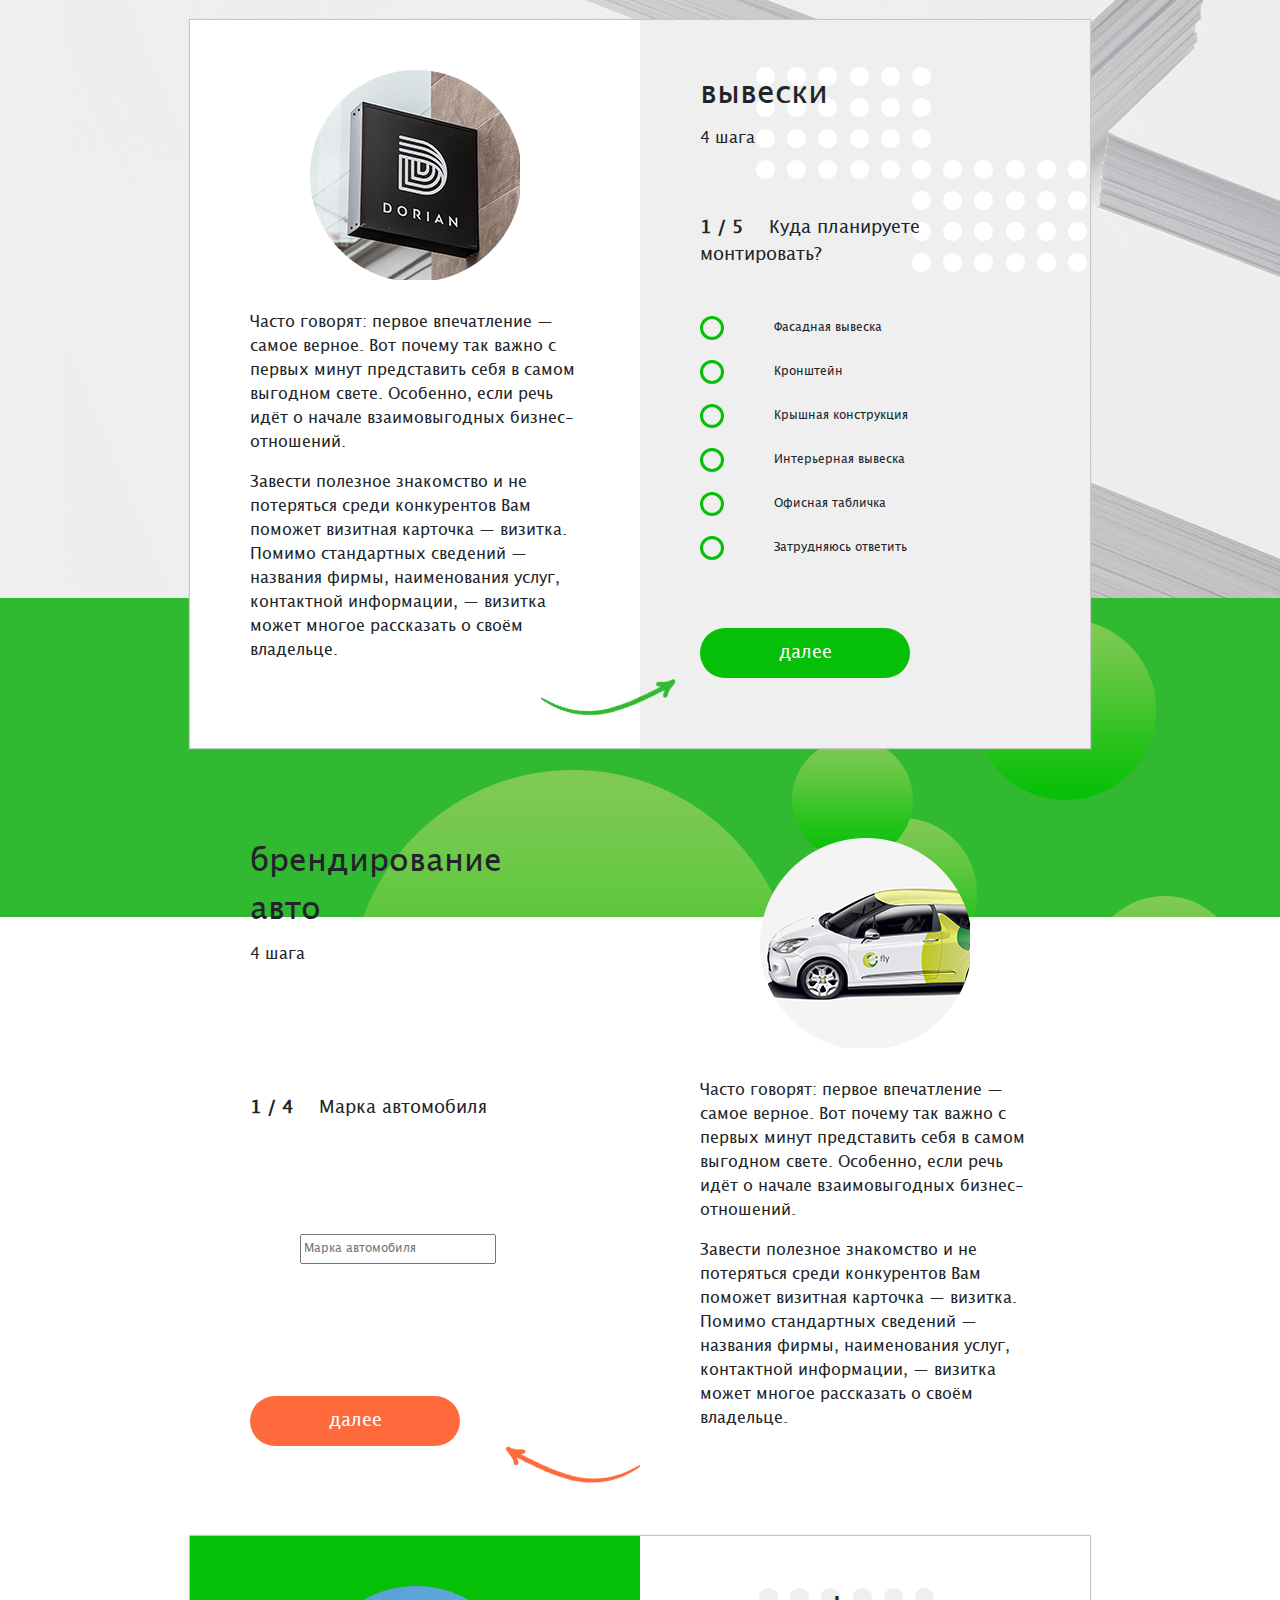
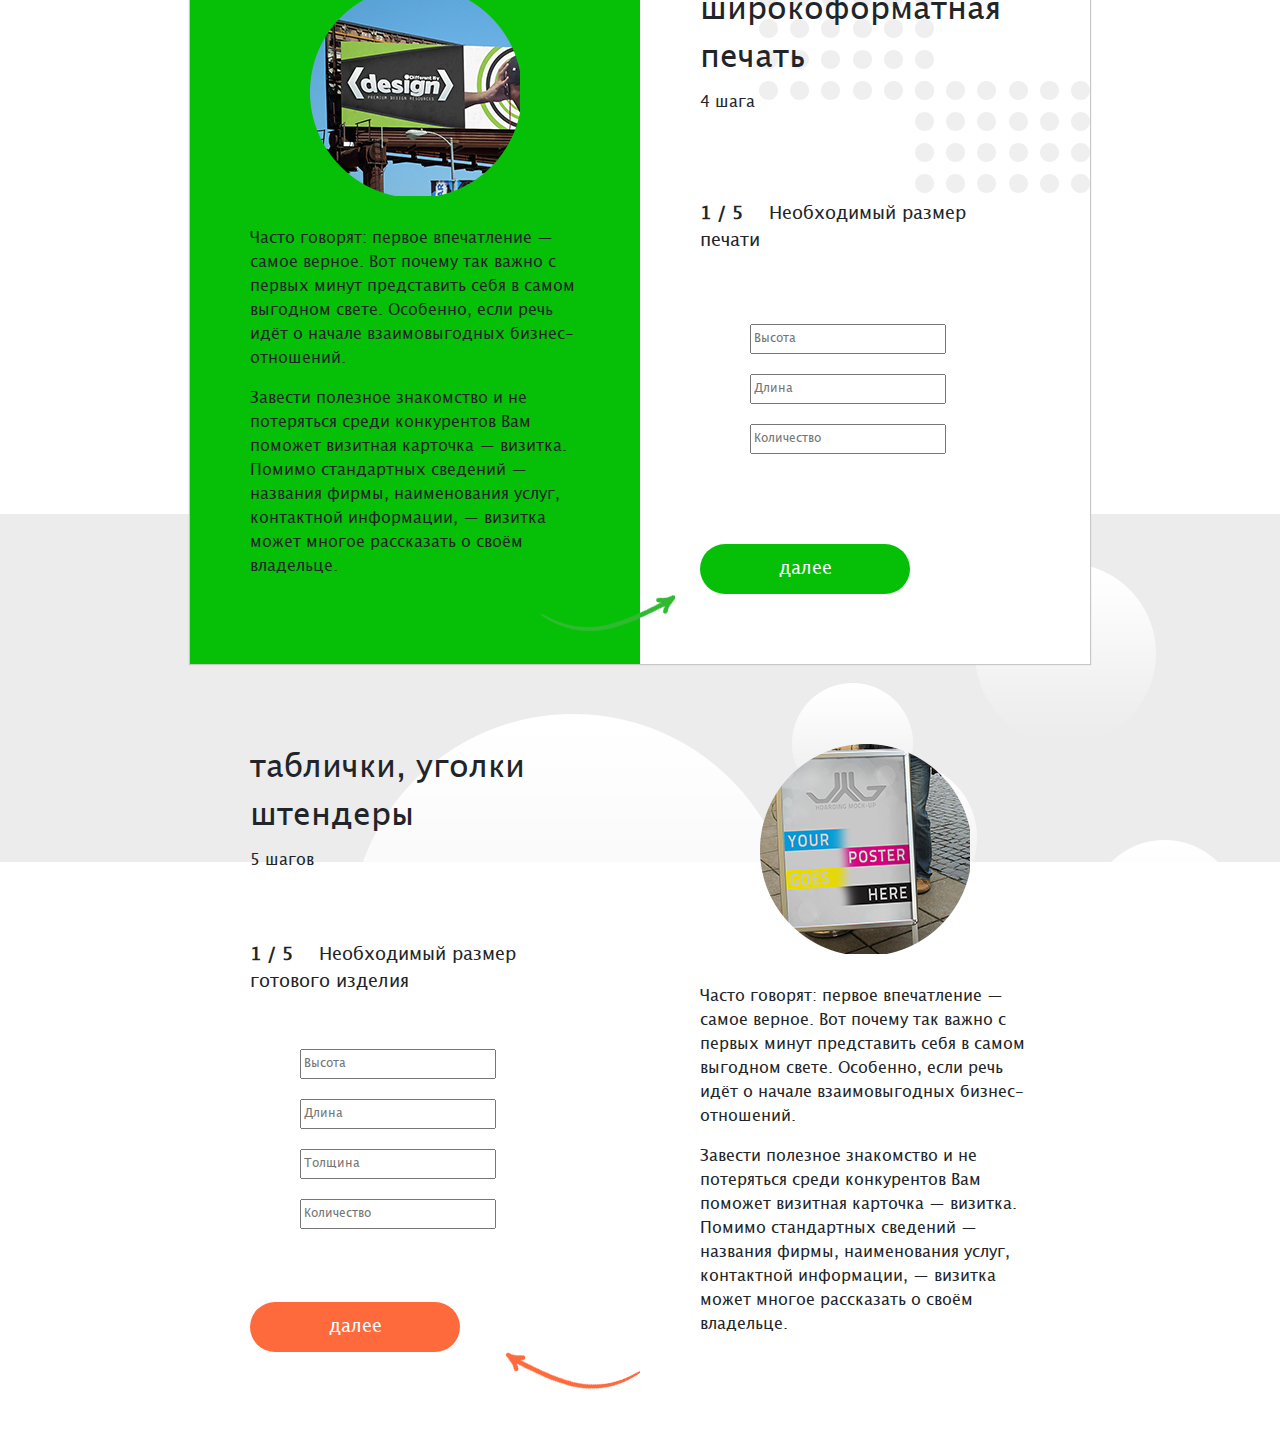
==== outdoor-advertising.html @ b338b3e6 "1" ====
<!doctype html>
<html lang="ru">
  <head>
    <meta charset="utf-8">
    <meta name="viewport" content="width=device-width, initial-scale=1, shrink-to-fit=no">
    <link rel="stylesheet" href="assets/css/fonts.css">
    <link rel="stylesheet" href="assets/css/bootstrap-reboot.css">
    <link rel="stylesheet" href="assets/css/style.css">
    <title>Реклама Краснодар - лучшее | Рекламное агенство в Краснодаре "Геометрия"</title>
  </head>
  <body>
    <section class="sign-boards">
      <div class="sign-boards-container">
        <div class="sign-boards-description">
          <div class="sign-boards-img"></div>
          <p>Часто говорят: первое впечатление — самое верное. Вот почему так важно с первых минут представить себя в самом выгодном свете. Особенно, если речь идёт о начале взаимовыгодных бизнес-отношений.</p>
          <p>Завести полезное знакомство и не потеряться среди конкурентов Вам поможет визитная карточка — визитка. Помимо стандартных сведений — названия фирмы, наименования услуг, контактной информации, — визитка может многое рассказать о своём владельце.</p>
          <div class="sign-boards-arrow-green"></div>
        </div>
        <div class="sign-boards-questions">
          <div class="sign-boards-title">
            <h1>вывески</h1>
            <p>4 шага</p>
          </div>
          <div class="sign-boards-choose-services">
            <span class="sign-boards-service-number">1</span>
            <span class="sign-boards-service-amount">/ 5</span>
            <span class="sign-boards-service-name">Куда планируете монтировать?</span>
          </div>
          <div class="sign-boards-services">
            <div class="sign-boards-services-item" >
              <div class="sign-boards-item-circle" data-checked="false"></div>
              <div class="sign-boards-item-name">Фасадная вывеска</div>
            </div>
            <div class="sign-boards-services-item">
              <div class="sign-boards-item-circle" data-checked="false"></div>
              <div class="sign-boards-item-name">Кронштейн</div>
            </div>
            <div class="sign-boards-services-item">
              <div class="sign-boards-item-circle" data-checked="false"></div>
              <div class="sign-boards-item-name">Крышная конструкция</div>
            </div>
            <div class="sign-boards-services-item">
              <div class="sign-boards-item-circle" data-checked="false"></div>
              <div class="sign-boards-item-name">Интерьерная вывеска</div>
            </div>
            <div class="sign-boards-services-item">
              <div class="sign-boards-item-circle" data-checked="false"></div>
              <div class="sign-boards-item-name">Офисная табличка</div>
            </div>
            <div class="sign-boards-services-item">
              <div class="sign-boards-item-circle" data-checked="false"></div>
              <div class="sign-boards-item-name">Затрудняюсь ответить</div>
            </div>
            <div class="sign-boards-services-item" hidden="true">
              <div class="sign-boards-item-circle" data-checked="false"></div>
              <div class="sign-boards-item-name">Другое</div>
            </div>
          </div>
          <div class="sign-boards-next">далее</div>
          <form class="" action="polygraphy.html" method="get" hidden="true">
            <input type="text" name="" value="" placeholder="Ваше имя" required>
            <input type="tel" name="" value="" placeholder="Ваш телефон" required minlength="9" maxlength="14">
            <label for="sign-boards-form">
              <span></span>Прикрепите файл
              <div class="sign-boards-form-hidden"></div>
            </label>
            <input type="file" name="" value="" id="sign-boards-form">
            <textarea name="name" placeholder="Ваш комментарий к приложенным файлам"></textarea>
            <input type="submit" name="" value="отправить данные">
          </form>
        </div>
      </div>
    </section>
    <section class="branding-cars">
      <div class="branding-cars-container">
        <div class="branding-cars-questions">
          <div class="branding-cars-title">
            <h1>брендирование авто</h1>
            <p>4 шага</p>
          </div>
          <div class="branding-cars-choose-services">
            <span class="branding-cars-service-number">1</span>
            <span class="branding-cars-service-amount">/ 4</span>
            <span class="branding-cars-service-name">Марка автомобиля</span>
          </div>
          <div class="branding-cars-services">
            <div class="branding-cars-services-item" >
              <div class="branding-cars-item-circle" data-checked="false" hidden="true"></div>
              <div class="branding-cars-item-name"><input type="text" name="" value="" size="30px" placeholder="Марка автомобиля" required></div>
            </div>
            <div class="branding-cars-services-item" hidden="true">
              <div class="branding-cars-item-circle" data-checked="false"></div>
              <div class="branding-cars-item-name">Листовки</div>
            </div>
            <div class="branding-cars-services-item" hidden="true">
              <div class="branding-cars-item-circle" data-checked="false"></div>
              <div class="branding-cars-item-name">Каталоги</div>
            </div>
            <div class="branding-cars-services-item" hidden="true">
              <div class="branding-cars-item-circle" data-checked="false"></div>
              <div class="branding-cars-item-name">Меню</div>
            </div>
            <div class="branding-cars-services-item" hidden="true">
              <div class="branding-cars-item-circle" data-checked="false"></div>
              <div class="branding-cars-item-name">Плакаты</div>
            </div>
            <div class="branding-cars-services-item" hidden="true">
              <div class="branding-cars-item-circle" data-checked="false"></div>
              <div class="branding-cars-item-name">Брошюры</div>
            </div>
            <div class="branding-cars-services-item" hidden="true">
              <div class="branding-cars-item-circle" data-checked="false"></div>
              <div class="branding-cars-item-name">Другое</div>
            </div>
          </div>
          <div class="branding-cars-next">далее</div>
          <form class="" action="polygraphy.html" method="get" hidden="true">
            <input type="text" name="" value="" placeholder="Ваше имя" required>
            <input type="tel" name="" value="" placeholder="Ваш телефон" required minlength="9" maxlength="14">
            <label for="branding-cars-form">
              <span></span>Прикрепите файл
              <div class="branding-cars-form-hidden"></div>
            </label>
            <input type="file" name="" value="" id="branding-cars-form">
            <textarea name="name" placeholder="Ваш комментарий к приложенным файлам"></textarea>
            <input type="submit" name="" value="отправить данные">
          </form>
        </div>
        <div class="branding-cars-description">
          <div class="branding-cars-img"></div>
          <p>Часто говорят: первое впечатление — самое верное. Вот почему так важно с первых минут представить себя в самом выгодном свете. Особенно, если речь идёт о начале взаимовыгодных бизнес-отношений.</p>
          <p>Завести полезное знакомство и не потеряться среди конкурентов Вам поможет визитная карточка — визитка. Помимо стандартных сведений — названия фирмы, наименования услуг, контактной информации, — визитка может многое рассказать о своём владельце.</p>
          <div class="branding-cars-arrow-orange"></div>
        </div>
      </div>
    </section>
    <section class="format-printing">
      <div class="format-printing-container">
        <div class="format-printing-description">
          <div class="format-printing-img"></div>
          <p>Часто говорят: первое впечатление — самое верное. Вот почему так важно с первых минут представить себя в самом выгодном свете. Особенно, если речь идёт о начале взаимовыгодных бизнес-отношений.</p>
          <p>Завести полезное знакомство и не потеряться среди конкурентов Вам поможет визитная карточка — визитка. Помимо стандартных сведений — названия фирмы, наименования услуг, контактной информации, — визитка может многое рассказать о своём владельце.</p>
          <div class="format-printing-arrow-green"></div>
        </div>
        <div class="format-printing-questions">
          <div class="format-printing-title">
            <h1>широкоформатная <br> печать</h1>
            <p>4 шага</p>
          </div>
          <div class="format-printing-choose-services">
            <span class="format-printing-service-number">1</span>
            <span class="format-printing-service-amount">/ 5</span>
            <span class="format-printing-service-name">Необходимый размер печати</span>
          </div>
          <div class="format-printing-services">
            <div class="format-printing-services-item" >
              <div class="format-printing-item-circle" data-checked="false" hidden="true"></div>
              <div class="format-printing-item-name"><input type="text" name="" value="" placeholder="Высота" size="30px"></div>
            </div>
            <div class="format-printing-services-item">
              <div class="format-printing-item-circle" data-checked="false" hidden="true"></div>
              <div class="format-printing-item-name"><input type="text" name="" value="" placeholder="Длина" size="30px"></div>
            </div>
            <div class="format-printing-services-item">
              <div class="format-printing-item-circle" data-checked="false" hidden="true"></div>
              <div class="format-printing-item-name"><input type="text" name="" value="" placeholder="Количество" size="30px"></div>
            </div>
            <div class="format-printing-services-item" hidden="true">
              <div class="format-printing-item-circle" data-checked="false"></div>
              <div class="format-printing-item-name"></div>
            </div>
            <div class="format-printing-services-item" hidden="true">
              <div class="format-printing-item-circle" data-checked="false"></div>
              <div class="format-printing-item-name"></div>
            </div>
            <div class="format-printing-services-item" hidden="true">
              <div class="format-printing-item-circle" data-checked="false"></div>
              <div class="format-printing-item-name"></div>
            </div>
            <div class="format-printing-services-item" hidden="true">
              <div class="format-printing-item-circle" data-checked="false"></div>
              <div class="format-printing-item-name"></div>
            </div>
          </div>
          <div class="format-printing-next">далее</div>
          <form class="" action="polygraphy.html" method="get" hidden="true">
            <input type="text" name="" value="" placeholder="Ваше имя" required>
            <input type="tel" name="" value="" placeholder="Ваш телефон" required minlength="9" maxlength="14">
            <label for="format-printing-form">
              <span></span>Прикрепите файл
              <div class="format-printing-form-hidden"></div>
            </label>
            <input type="file" name="" value="" id="format-printing-form">
            <textarea name="name" placeholder="Ваш комментарий к приложенным файлам"></textarea>
            <input type="submit" name="" value="отправить данные">
          </form>
        </div>
      </div>
    </section>
    <section class="services-tablets">
      <div class="services-tablets-container">
        <div class="services-tablets-questions">
          <div class="services-tablets-title">
            <h1>таблички, уголки <br> штендеры</h1>
            <p>5 шагов</p>
          </div>
          <div class="services-tablets-choose-services">
            <span class="services-tablets-service-number">1</span>
            <span class="services-tablets-service-amount">/ 5</span>
            <span class="services-tablets-service-name">Необходимый размер готового изделия</span>
          </div>
          <div class="services-tablets-services">
            <div class="services-tablets-services-item" >
              <div class="services-tablets-item-circle" data-checked="false" hidden="true"></div>
              <div class="services-tablets-item-name"><input type="text" name="" value="" size="30px" placeholder="Высота" ></div>
            </div>
            <div class="services-tablets-services-item">
              <div class="services-tablets-item-circle" data-checked="false" hidden="true"></div>
              <div class="services-tablets-item-name"><input type="text" name="" value="" size="30px" placeholder="Длина" ></div>
            </div>
            <div class="services-tablets-services-item">
              <div class="services-tablets-item-circle" data-checked="false" hidden="true"></div>
              <div class="services-tablets-item-name"><input type="text" name="" value="" size="30px" placeholder="Толщина" ></div>
            </div>
            <div class="services-tablets-services-item">
              <div class="services-tablets-item-circle" data-checked="false" hidden="true"></div>
              <div class="services-tablets-item-name"><input type="text" name="" value="" size="30px" placeholder="Количество" ></div>
            </div>
            <div class="services-tablets-services-item" hidden="true">
              <div class="services-tablets-item-circle" data-checked="false"></div>
              <div class="services-tablets-item-name">Плакаты</div>
            </div>
            <div class="services-tablets-services-item" hidden="true">
              <div class="services-tablets-item-circle" data-checked="false"></div>
              <div class="services-tablets-item-name">Брошюры</div>
            </div>
            <div class="services-tablets-services-item" hidden="true">
              <div class="services-tablets-item-circle" data-checked="false"></div>
              <div class="services-tablets-item-name">Другое</div>
            </div>
          </div>
          <div class="services-tablets-next">далее</div>
          <form class="" action="polygraphy.html" method="get" hidden="true">
            <input type="text" name="" value="" placeholder="Ваше имя" required>
            <input type="tel" name="" value="" placeholder="Ваш телефон" required minlength="9" maxlength="14">
            <label for="services-tablets-form">
              <span></span>Прикрепите файл
              <div class="services-tablets-form-hidden"></div>
            </label>
            <input type="file" name="" value="" id="services-tablets-form">
            <textarea name="name" placeholder="Ваш комментарий к приложенным файлам"></textarea>
            <input type="submit" name="" value="отправить данные">
          </form>
        </div>
        <div class="services-tablets-description">
          <div class="services-tablets-img"></div>
          <p>Часто говорят: первое впечатление — самое верное. Вот почему так важно с первых минут представить себя в самом выгодном свете. Особенно, если речь идёт о начале взаимовыгодных бизнес-отношений.</p>
          <p>Завести полезное знакомство и не потеряться среди конкурентов Вам поможет визитная карточка — визитка. Помимо стандартных сведений — названия фирмы, наименования услуг, контактной информации, — визитка может многое рассказать о своём владельце.</p>
          <div class="services-tablets-arrow-orange"></div>
        </div>
      </div>
    </section>



    <script src="assets/js/script.js"></script>
  </body>
</html>
---- assets/css/fonts.css ----
@font-face {
    font-family: 'lucida_granderegular';
    src: url('../fonts/lucidagranderegular/lucidagranderegular-webfont.eot');
    src: url('../fonts/lucidagranderegular/lucidagranderegular-webfont.eot?#iefix') format('embedded-opentype'),
         url('../fonts/lucidagranderegular/lucidagranderegular-webfont.woff2') format('woff2'),
         url('../fonts/lucidagranderegular/lucidagranderegular-webfont.ttf') format('woff'),
         url('../fonts/lucidagranderegular/lucidagranderegular-webfont.ttf') format('truetype');
    font-weight: normal;
    font-style: normal;
}

@font-face {
    font-family: 'arista_pro_trialfat';
    src: url('../fonts/arista-pro-fat/arista-pro-fat-trial-webfont.eot');
    src: url('../fonts/arista-pro-fat/arista-pro-fat-trial-webfont.eot?#iefix') format('embedded-opentype'),
         url('../fonts/arista-pro-fat/arista-pro-fat-trial-webfont.woff2') format('woff2'),
         url('../fonts/arista-pro-fat/arista-pro-fat-trial-webfont.woff') format('woff'),
         url('../fonts/arista-pro-fat/arista-pro-fat-trial-webfont.ttf') format('truetype');
    font-weight: normal;
    font-style: normal;

}
---- assets/css/style.css ----
body {
  font-family: lucida_granderegular;
}

a,
a:hover  {
  color: #000;
  text-decoration: none;
}

.header-row-1 {
  display: flex;
  flex-wrap: wrap;
  justify-content: center;
  margin: 30px 25px 0 25px;
}

.header-logo,
.header-knowledge-base,
.header-contacts,
.header-request-call,
.header-phone-and-city {
  width: 190px;
  height: 75px;
}

.header-knowledge-base,
.header-contacts,
.header-request-call {
  text-align: center;
  line-height: 75px;
  text-transform: uppercase;
  font-size: 14px;
}

.header-knowledge-base:hover,
.header-contacts:hover,
.header-request-call:hover {
  background-color: #e8e8e8;
}

.header-logo {
  background-image: url(../img/header-logo.png);
  background-repeat: no-repeat;
}

.header-knowledge-base {

}

.header-contacts {

}

.header-request-call {
  font-weight: bold;
  color: #06c007;
  text-decoration: underline;
}

.header-phone-and-city {
  padding-top: 20px;
  text-align: right;
}

.header-phone {
  font-size: 19px;
}

.header-city {
  font-size: 12px;
}

.header-row-2 {
  display: flex;
  flex-wrap: wrap;
  justify-content: center;
  margin: 30px 25px 0 25px;
}

.header-polygraphy,
.header-outdoor-advertising,
.header-souvenirs,
.header-offers {
  width: 220px;
  height: 55px;
  border: solid #f5f5f5;
  border-radius: 50px;
  text-align: center;
  line-height: 55px;
  text-transform: uppercase;
  font-size: 14px;
  margin: 5px 10px;
}

.header-polygraphy:hover,
.header-outdoor-advertising:hover,
.header-souvenirs:hover {
  background-color: #e8e8e8
}

.header-offers {
  background-color: #fe6a3c;
  color: #ffffff;
}

.header-offers:hover {
  background-color: #fa815b;
}

/*  */

.slider {
  width: 100%;
  height: 600px;
  margin: 15px 0 80px 0;
  padding: 10px;
  background-image: url(../img/slider-bg.png);
  background-position: 100%;
}

.slider-slide {
  width: 100%;
  height: 600px;
  display: flex;
  flex-direction: column;
  align-items: center;
  justify-content: space-around;

}

.slider-title {
  display: none;
}

.slider-title-active {
  display: block;
}

.slider-title-row-1 {
  font-family: arista_pro_trialfat;
  font-size: 35px;
  text-transform: uppercase;
  text-align: center;
}

.slider-title-row-2 {
  font-weight: bold;
  font-size: 16px;
  text-transform: uppercase;
  color: #ffffff;
  text-align: center;
}

.slider-detail-and-arrows {
  width: 100%;
  display: flex;
  flex-wrap:wrap;
  justify-content: space-between;
}

.slider-detail {
  width: 180px;
  height: 55px;
  border-radius: 50px;
  text-align: center;
  line-height: 55px;
  text-transform: uppercase;
  font-size: 14px;
  font-weight: bold;
  color: #fe6a3c;
  background-color: #ffffff;
  cursor: pointer;
}
.slider-detail:hover,
.slider-arrow-left-bg:hover,
.slider-arrow-right-bg:hover {
  background-color: #e8e8e8;
}

.slider-arrow-left-bg,
.slider-arrow-right-bg {
  width: 55px;
  height: 55px;
  background-color: #ffffff;
  border-radius: 50%;
  cursor: pointer;
}

.slider-arrow-left {
  width: 20px;
  height: 20px;
  margin: 17px 0 0 20px;
  border-left: solid #fe6a3c 5px;
  border-bottom: solid #fe6a3c 5px;
  border-radius: 3px;
  transform: rotate(45deg);
}

.slider-arrow-right {
  width: 20px;
  height: 20px;
  margin: 17px 0 0 15px;
  border-right: solid #fe6a3c 5px;
  border-top: solid #fe6a3c 5px;
  border-radius: 3px;
  transform: rotate(45deg);
}

.slider-text {
  display: none;
  width: 250px;
  color: #ffffff;
  font-size: 12px;
  font-weight: lighter;
  text-align: center;
}

.slider-text-active {
  display: block;
}

.slider-control {
  display: flex;
  flex-wrap: wrap;
}

.slider-control-item {
  width: 15px;
  height: 15px;
  background-color: #ffffff;
  border-radius: 50%;
  margin: 5px;
}

.slider-control-item-active {
  background-color: #fe6a3c;
}

@media (min-width: 576px) {
  .slider-detail {
    width: 250px;
  }
  .slider-title-row-1 {
    font-size: 50px;
  }
  .slider-title-row-2 {
    font-size: 20px;
  }
}

@media (min-width: 768px) {
  .slider {
    background-position: 50%;
  }
  .slider-title,
  .slider-detail,
  .slider-text {
    margin-left: 370px;
  }
}

@media (min-width: 992px) {
  .slider-title,
  .slider-detail,
  .slider-text {
    margin-left: 500px;
  }
}

@media (min-width: 1200px) {
  .slider-slide {
    padding-left: 10%;
    padding-right: 10%;
  }
}

/*  */

.services h1 {
  text-transform: uppercase;
  text-align: center;
1}

.services-row {
  display: flex;
  flex-wrap: wrap;
  justify-content: center;
}

.services-img {
  width: 55px;
  height: 55px;
  margin: 50px auto 20px auto;
  background-image: url(../img/sprite.png);
}

.services-business-cards .services-img {
  background-position: -145px -225px;
}

.services-offset-printing .services-img {
  background-position: -125px -120px;
}

.services-operational-polygraphy .services-img {
  background-position: -220px -5px;
}

.services-plastic-cards .services-img {
  background-position: -75px -230px;
}

.services-large-format-printing .services-img {
  background-position: -290px -5px;
}

.services-sign-boards .services-img {
  background-position: -220px -140px;
}

.services-services-tablets .services-img {
  background-position: -350px 0px;
}

.services-branding-cars .services-img {
  background-position: -210px -220px;
}

.services-souvenirs-promo .services-img {
  background-position: -285px -420px;
}

.services-souvenirs-business .services-img {
  background-position: -5px -520px;
}

.services-souvenirs-vip .services-img {
  background-position: -220px -75px;
}

.services-what-to-add .services-img {
  background-position: -290px -60px;
}

.what-to-add .services-name {
  background-color: #fe6a3c;
  color: #ffffff;
}

.services-name:hover {
  background-color: #e8e8e8
}

.what-to-add .services-name:hover {
  background-color: #fa815b;
}

.services-name {
  width: 220px;
  height: 55px;
  border: solid #f5f5f5;
  border-radius: 50px;
  text-align: center;
  line-height: 55px;
  font-size: 13px;
  margin: 5px 10px;
}

/*  */

.calculator {
  margin: 70px 0;
  background-image: url(../img/calculator-bg.png);
  background-repeat: no-repeat;
  background-position: 100%;
  border: solid 0.1px #fff;
}

.calculator h1{
  margin-top: 70px;
  text-transform: uppercase;
  text-align: center;
}

.calculator-text {
  margin: 30px 0 70px 0;
  text-align: center;
  font-size: 12px;
}

.calculator-container-services {
  margin-left: 20%;
  margin-bottom: 70px;
}

.calculator-choose-services {
  margin-bottom: 30px;
}

.calculator-service-number,
.calculator-service-amount {
  font-size: 18px;
  font-weight: bold;
}

.calculator-service-amount {
  margin-right: 20px;
}

.calculator-services-item {
  display: flex;
  line-height: 14px;
  margin-bottom: 30px;
  cursor: pointer;
}

.calculator-services-item:hover {
  font-weight: bold;
}

.calculator-item-circle {
  width: 24px;
  height: 24px;
  border: solid #06c007;
  border-radius: 50%;
}

.calculator-item-circle-active {
  width: 20px;
  height: 20px;
  margin-right: 3px;
  background-color: #fe6a3c;
  border: solid #ffffff;
  box-shadow: 0 0 0 3px #fe6a3c;
}

.calculator-item-name {
  margin-left: 50px;
  font-size: 12px;
  line-height: 24px;
}

.calculator-item-next {
  width: 210px;
  height: 50px;
  margin-top: 70px;
  background-color: #06c007;
  border-radius: 50px;
  font-size: 18px;
  color: #ffffff;
  text-align: center;
  line-height: 50px;
  cursor: pointer;
}

.calculator-item-next:hover {
  background-color: #67bd67;
}

@media (min-width: 576px) {
  .calculator-container-services {
    margin-left: 220px;
  }
}

@media (min-width: 768px) {
  .calculator {
    background-position: 40%;
  }
  .calculator-container-services {
    margin-left: 500px;
  }
}

@media (min-width: 992px) {
  .calculator-container-services {
    margin-left: 650px;
  }
 }

 @media (min-width: 1200px) {
   .calculator-container-services {
     margin-left: 800px;
   }
  }

/*  */

.guarantees h1{
  text-transform: uppercase;
  text-align: center;
}

.guarantees-container {
  display: flex;
  flex-wrap: wrap;
  padding: 10px;
}

.guarantees-items {
  margin: 0 auto;
}

.guarantees-item {
  display: flex;
  flex-wrap: wrap;
  flex-direction: column;
  align-items: center;
  margin: 40px 0;
}

.guarantees-item-text {
  width: 300px;
  font-size: 12px;
}

.guarantees-item-text h4 {
  margin: 20px 0;
  text-transform: uppercase;
}

.guarantees-line {
  width: 130px;
  border-bottom: solid #06c007;
}

.guarantees-item-img {
  width: 100px;
  height: 100px;
  margin: 20px 0;
  background-image: url(../img/sprite.png);
}

.guarantees-item:nth-child(1) .guarantees-item-img {
  background-position: -10px -10px;
}

.guarantees-item:nth-child(2) .guarantees-item-img {
  background-position: -120px -10px;
}

.guarantees-item:nth-child(3) .guarantees-item-img {
  background-position: -10px -120px;
}

.guarantees-video {
  max-width: 500px;
  height: auto;
  margin: 30px auto;
}

.guarantees-video video {
  width: 100%;
  height: auto;
}

@media (min-width: 576px) {
  .guarantees-item {
    flex-direction: row;
  }
  .guarantees-item-img {
    margin: 20px;
  }
 }

@media (min-width: 992px) {
  .guarantees {
    background-image: url(../img/guarantees-bg.png);
    background-repeat: no-repeat;
    background-position: 500px -25px;
    margin-bottom: -25px;
  }
}

@media (min-width: 1200px) {
  .guarantees {
    background-position: 700px 5px;
  }
  .guarantees-video {
    max-width: 600px;
  }
 }

/*  */

.review {
  background-image: url(../img/review-bg-small.png);
  background-size: cover;
  padding: 60px 10px;
}

.review h1{
  text-transform: uppercase;
  text-align: center;
  color: #fff;
}

.review-video {
  max-width: 500px;
  height: auto;
  margin: 30px auto;
}

.review-video video {
  width: 100%;
  height: auto;
}

.review-description {
  width: 220px;
  margin: auto;
}

.review-shop,
.review-client,
.review-whattodo {
  font-size: 12px;
  color: #fff;
}

.review-price {
  margin-top: 30px;
  color: #06c007;
  font-weight: bold;
}

.review-order {
  width: 210px;
  height: 50px;
  margin: 40px auto;
  background-color: #fff;
  border-radius: 50px;
  text-align: center;
  font-size: 18px;
  color: #06c007;
  line-height: 50px;
  cursor: pointer;
}

.review-arrow-container {
  display: flex;
  flex-wrap: wrap;
  justify-content: space-around;
  margin-bottom: 30px;
}

.review-arrow-left-bg,
.review-arrow-right-bg {
  width: 55px;
  height: 55px;
  background-color: #ffffff;
  border-radius: 50%;
  cursor: pointer;
}

.review-arrow-left-bg:hover,
.review-arrow-right-bg:hover,
.review-order:hover {
  background-color: #e8e8e8;
}

.review-arrow-left {
  width: 20px;
  height: 20px;
  margin: 17px 0 0 20px;
  border-left: solid #06c007 5px;
  border-bottom: solid #06c007 5px;
  border-radius: 3px;
  transform: rotate(45deg);
}

.review-arrow-right {
  width: 20px;
  height: 20px;
  margin: 17px 0 0 15px;
  border-right: solid #06c007 5px;
  border-top: solid #06c007 5px;
  border-radius: 3px;
  transform: rotate(45deg);
}

@media (min-width: 992px) {
  .review {
    background-image: url(../img/review-bg.png);
    background-repeat: no-repeat;
    background-size: auto;
    background-position: -400px;
  }
  .review-container {
    margin-bottom: 150px;
    position: relative;
  }
  .review-video {
    min-width: 509px;
    position: absolute;
    top: -44px;
    left: 95px;
  }
  .review-description {
    margin: 100px 0 0 700px;
  }
}

@media (min-width: 1200px) {
  .review {
    background-position: -160px;
    background-repeat: repeat-x;
  }
  .review-video {
    left: 335px;
  }
  .review-description {
    margin: 100px 0 0 900px;
  }
}

/*  */

.examples {
  padding: 60px 10px;
}

.examples h1{
  text-transform: uppercase;
  text-align: center;
}

.examples h1 span {
  color: #06c007;
}

.examples-container {
  display: flex;
  flex-wrap: wrap;
  flex-direction: column;
  align-items: center;
}

.examples-arrow-left-bg,
.examples-arrow-right-bg {
  width: 55px;
  height: 55px;
  margin: 20px;
  background-color: #efefef;
  border-radius: 50%;
  cursor: pointer;
}

.examples-arrow-left-bg:hover,
.examples-arrow-right-bg:hover {
  background-color: #e8e8e8;
}

.examples-arrow-left {
  width: 20px;
  height: 20px;
  margin: 17px 0 0 20px;
  border-left: solid #06c007 5px;
  border-bottom: solid #06c007 5px;
  border-radius: 3px;
  transform: rotate(45deg);
}

.examples-arrow-right {
  width: 20px;
  height: 20px;
  margin: 17px 0 0 15px;
  border-right: solid #06c007 5px;
  border-top: solid #06c007 5px;
  border-radius: 3px;
  transform: rotate(45deg);
}

.examples-item-correct,
.examples-item-wrong {
  width: 300px;
  margin: 30px 0;
}

.examples-correct-img,
.examples-wrong-img {
  position: relative;
  width: 300px;
  height: 300px;
  background-size: cover;
}

.examples-correct-img {
  background-image: url(../img/examples-correct-bg.png);
}

.examples-wrong-img {
  background-image: url(../img/examples-wrong-bg.png);
}

.examples-correct-bg,
.examples-wrong-bg {
  width: 55px;
  height: 55px;
  position: absolute;
  top: 20px;
  left: 20px;
  background-color: #efefef;
  border-radius: 50%;
}

.examples-correct-logo {
  width: 25px;
  height: 17px;
  margin: 17px 0 0 18px;
  border-left: solid #06c007 5px;
  border-bottom: solid #06c007 5px;
  border-radius: 3px;
  transform: rotate(-45deg);
}

.examples-wrong-logo {
  width: 30px;
  margin: 25px 0 0 12px;
  border-top: solid #fe6a3c 5px;
  border-radius: 3px;
  transform: rotate(45deg);
}

.examples-wrong-logo2 {
  width: 30px;
  margin: -5px 0 0 12px;
  border-top: solid #fe6a3c 5px;
  border-radius: 3px;
  transform: rotate(-45deg);
}

.examples-correct-text,
.examples-wrong-text {
  margin: 10px;
}

.examples-correct-text span {
  text-transform: uppercase;
  color: #06c007;
}

.examples-wrong-text span {
  text-transform: uppercase;
  color: #fe6a3c;
}

@media (min-width: 576px) {
  .examples-item-correct,
  .examples-item-wrong {
    width: 350px;
  }

  .examples-correct-img,
  .examples-wrong-img {
    position: relative;
    width: 350px;
    height: 350px;
  }
}

@media (min-width: 768px) {
  .examples-items {
    display: flex;
    flex-wrap: wrap;
  }
 }

@media (min-width: 992px) {
  .examples-container {
    flex-direction: row;
    justify-content: center;
  }
 }

@media (min-width: 1200px) {
  .examples-item-correct,
  .examples-item-wrong {
    margin: 30px;
  }
 }

/*  */

.free {
  padding: 70px 10px 0 10px;
  background-image: url(../img/free-bg.png);
}

.free h1{
  text-transform: uppercase;
  text-align: center;
}

.free-container {
  display: flex;
  flex-wrap: wrap;
}

.free-audit,
.free-layout,
.free-form {
  width: 300px;
  height: auto;
  margin: 70px auto;
}

.free-layout-title,
.free-audit-title {
  display: flex;
  flex-wrap: wrap;
  justify-content: center;
  margin-bottom: 30px;
  cursor: pointer;
}

.free-layout-title:hover,
.free-audit-title:hover {
  font-weight: bold;
}

.free-audit-circle,
.free-layout-circle {
  width: 24px;
  height: 24px;
  margin-right: 40px;
  border: solid #06c007;
  border-radius: 50%;
}

.free-circle-active {
  width: 20px;
  height: 20px;
  margin-right: 40px;
  background-color: #fe6a3c;
  border: solid #ffffff;
  box-shadow: 0 0 0 3px #fe6a3c;
}

.free-layout-img,
.free-audit-img {
  width: 250px;
  height: 250px;
  margin: auto;
  border-radius: 50%;
}

.free-layout-img {
  background-image: url(../img/free-layout-bg.png);
}

.free-audit-img {
  background-image: url(../img/free-audit-bg.png);
}

.free-form-title {
  margin: -30px auto 30px auto;
  font-size: 12px;
  text-align: center;
}

.free-form-title span {
  text-transform: uppercase;
  color: #fe6a3c;
}

.free form input[type="text"],
.free form input[type="tel"],
footer form input[type="text"],
footer form input[type="tel"] {
  margin: 10px auto;
  width: 290px;
  height: 48px;
  border-radius: 48px;
  text-align: center;
  line-height: 48px;
  font-size: 12px;
  font-weight: bold;
  border: none;
  box-shadow: 0px 0px 1px 1px #c7c7c7;
}

.free form input[type="radio"] {
  display: none;
}

.free form input[type="file"] {
  font-size: 12px;
  margin: 10px auto;
  text-align: right;
}

.free form label {
  display: block;
  position: relative;
  text-align: center;
  margin: 10px auto;
  font-size: 12px;
  font-weight: bold;
  text-decoration: underline;
  cursor: pointer;
}

.free form label span{
  display: inline-block;
  width: 35px;
  height: 35px;
  margin: 0 20px -10px 0;
  background-image: url(../img/sprite.png);
  background-position: -360px -65px;
}

.free-form-hidden {
  width: 105px;
  height: 30px;
  position: absolute;
  top: 50px;
  background-color: #efefef;
}

.free form input[type="submit"],
footer form input[type="submit"] {
  margin: 10px auto;
  width: 290px;
  height: 48px;
  border-radius: 48px;
  text-align: center;
  line-height: 48px;
  border: none;
  background-color: #fe6a3c;
  color: #fff;
  text-transform: uppercase;
  cursor: pointer;
}

.free form input[type="submit"]:hover,
footer form input[type="submit"]:hover {
  background-color: #fa815b;
}

/*  */

footer {
  padding: 70px 10px 70px 10px;
  background-image: url(../img/footer-bg.png);
  background-position: bottom;
  background-repeat: no-repeat;
}

footer h2{
  text-transform: uppercase;
  text-align: center;
}

.footer-container {
  width: 300px;
  margin: 70px auto;
  box-shadow: 0px 0px 1px 1px #c7c7c7;
}

.footer-contacts {
  width: 100%;
  height: auto;
  position: relative;
  padding: 50px 5px;
  background-color: #fff;
}

.footer-frog {
  display: none;
}

.footer-contacts h5 {
  text-transform: uppercase;
}

.footer-contacts p {
  font-size: 12px;
}

.footer-contacts-phones {
  display: flex;
  flex-wrap: wrap;
  justify-content: space-around;
  font-size: 12px;
}

footer form {
  width: 100%;
  margin: auto;
}

.footer-map {
  width: 100%;
  height: 400px;
}

.footer-name-company {
  font-size: 12px;
  text-transform: uppercase;
  color: #fff;
  text-align: center;
}

@media (min-width: 576px) {
  .footer-container {
    width: 350px;
  }
  .footer-contacts {
    padding: 50px 25px;
  }
}

@media (min-width: 768px) {
  .footer-container {
    display: flex;
    flex-wrap: wrap;
    width: 700px;
  }
  .footer-contacts {
    width: 50%;
  }
  .footer-map {
    width: 50%;
    height: 600px;
  }
  .footer-frog {
    display: block;
    width: 180px;
    height: 160px;
    position: absolute;
    top: -110px;
    left: 30px;
    background-image: url(../img/frog.png);
  }
 }

@media (min-width: 992px) {
  .footer-container {
    width: 800px;
  }
  .footer-contacts {
    padding: 50px 50px;
  }
 }

@media (min-width: 1200px) {
  .footer-container {
    width: 900px;
  }
  .footer-contacts {
    width: 50%;
    padding:75px;
  }
  .footer-map {
    width: 50%;
    height: 650px;
  }
 }


/*  */
/*  */

.business-cards,
.offset-printing,
.branding-cars,
.services-tablets,
.souvenirs-business {
  background-repeat: no-repeat;
}

.operational-polygraphy,
.plastic-cards,
.sign-boards,
.format-printing,
.souvenirs-promo,
.souvenirs-vip {
  padding-top: 50px;
}

.operational-polygraphy,
.sign-boards,
.souvenirs-promo {
  background-image: url(../img/operational-polygraphy-bg.png);
}

.business-cards,
.offset-printing,
.branding-cars,
.services-tablets,
.souvenirs-business {
  padding-top: 170px;
}

.business-cards,
.branding-cars,
.souvenirs-business {
  background-image: url(../img/business-cards-bg.png);
}

.offset-printing,
.services-tablets {
  background-image: url(../img/offset-printing-bg.png);
}

.operational-polygraphy-container,
.plastic-cards-container,
.sign-boards-container,
.format-printing-container,
.souvenirs-promo-container,
.souvenirs-vip-container {
  width: 300px;
  margin: 0 auto -150px auto;
  box-shadow: 0px 0px 1px 1px #c7c7c7;
  position: relative;
  z-index: 1000;
}

.business-cards-container,
.offset-printing-container,
.branding-cars-container,
.services-tablets-container,
.souvenirs-business-container {
  width: 300px;
  position: relative;
  z-index: 0;
}

.business-cards-container,
.branding-cars-container,
.souvenirs-business-container {
  margin: 20px auto 0px auto;
}

.offset-printing-container,
.services-tablets-container {
  margin: 150px auto 0px auto;
}

.operational-polygraphy-description,
.plastic-cards-description,
.sign-boards-description,
.format-printing-description,
.souvenirs-promo-description,
.souvenirs-vip-description {
  background-color: #fff;
}

.operational-polygraphy-description,
.business-cards-description,
.plastic-cards-description,
.offset-printing,
.sign-boards-description,
.branding-cars-description,
.format-printing-description,
.services-tablets,
.souvenirs-promo-description,
.souvenirs-business-description,
.souvenirs-vip-description {
  width: 100%;
  padding: 30px 10px;
  position: relative;
}

.plastic-cards-description,
.format-printing-description,
.souvenirs-vip-description {
  background-color: #06c007;
}

.operational-polygraphy-img,
.business-cards-img,
.plastic-cards-img,
.offset-printing-img,
.sign-boards-img,
.branding-cars-img,
.format-printing-img,
.services-tablets-img,
.souvenirs-promo-img,
.souvenirs-business-img,
.souvenirs-vip-img {
  width: 210px;
  height: 210px;
  margin: 0 auto 30px;
}

.operational-polygraphy-img {
  background-image: url(../img/operational-polygraphy-img.png);
}

.souvenirs-promo-img {
  background-image: url(../img/souvenirs-promo-img.png);
}

.sign-boards-img {
  background-image: url(../img/sign-boards-img.png);
}

.plastic-cards-img {
  background-image: url(../img/plastic-cards-img.png);
}

.souvenirs-vip-img {
  background-image: url(../img/souvenirs-vip-img.png);
}

.format-printing-img {
  background-image: url(../img/format-printing-img.png);
}

.business-cards-img {
  background-image: url(../img/business-cards-img.png);
}

.souvenirs-business-img {
  background-image: url(../img/souvenirs-business-img.png);
}

.branding-cars-img {
  background-image: url(../img/branding-cars-img.png);
}

.offset-printing-img {
  background-image: url(../img/offset-printing-img.png);
}

.services-tablets-img {
  background-image: url(../img/services-tablets-img.png);
}

.operational-polygraphy-arrow-green,
.business-cards-arrow-orange,
.plastic-cards-arrow-green,
.offset-printing-arrow-orange,
.sign-boards-arrow-green,
.branding-cars-arrow-orange,
.format-printing-arrow-green,
.services-tablets-arrow-orange,
.souvenirs-promo-arrow-green,
.souvenirs-business-arrow-orange,
.souvenirs-vip-arrow-green {
  display: none;
  width: 135px;
  height: 40px;
  position: absolute;
  background-repeat: no-repeat;
}

.operational-polygraphy-arrow-green,
.plastic-cards-arrow-green,
.sign-boards-arrow-green,
.format-printing-arrow-green,
.souvenirs-promo-arrow-green,
.souvenirs-vip-arrow-green {
  background-image: url(../img/arrow-green.png);
  left: 350px;
  bottom: 30px;
}

.business-cards-arrow-orange,
.offset-printing-arrow-orange,
.branding-cars-arrow-orange,
.services-tablets-arrow-orange,
.souvenirs-business-arrow-orange {
  background-image: url(../img/arrow-orange.png);
  right: 450px;
  bottom: 30px;
}

.operational-polygraphy-questions,
.business-cards-questions,
.plastic-cards-questions,
.offset-printing-questions,
.sign-boards-questions,
.branding-cars-questions,
.format-printing-questions,
.services-tablets-questions,
.souvenirs-promo-questions,
.souvenirs-business-questions,
.souvenirs-vip-questions {
  width: 100%;
  min-height: 650px;
  display: flex;
  flex-wrap: wrap;
  flex-direction: column;
  justify-content: space-between;
  padding: 40px 10px;
}

.operational-polygraphy-questions,
.plastic-cards-questions,
.sign-boards-questions,
.format-printing-questions,
.souvenirs-promo-questions,
.souvenirs-vip-questions {
  background-repeat: no-repeat;
}

.operational-polygraphy-questions,
.sign-boards-questions,
.souvenirs-promo-questions {
  background-image: url(../img/operational-polygraphy-questions-bg.png);
  background-color: #efefef;
}

.plastic-cards-questions,
.format-printing-questions,
.souvenirs-vip-questions {
  background-image: url(../img/plastic-cards-questions-bg.png);
  background-color: #fff;
  background-position: 100% 10%;
}

.operational-polygraphy-title h1,
.business-cards-title h1,
.plastic-cards-title h1,
.offset-printing-title h1,
.sign-boards-title h1,
.branding-cars-title h1,
.format-printing-title h1,
.services-tablets-title h1,
.souvenirs-promo-title h1,
.souvenirs-business-title h1,
.souvenirs-vip-title h1 {
  font-weight: lighter;
}

.operational-polygraphy-choose-services,
.business-cards-choose-services,
.plastic-cards-choose-services,
.offset-printing-choose-services,
.sign-boards-choose-services,
.branding-cars-choose-services,
.format-printing-choose-services,
.services-tablets-choose-services,
.souvenirs-promo-choose-services,
.souvenirs-business-choose-services,
.souvenirs-vip-choose-services {
  font-size: 18px;
}

.operational-polygraphy-service-number,
.operational-polygraphy-service-amount,
.business-cards-service-number,
.business-cards-service-amount,
.plastic-cards-service-number,
.plastic-cards-service-amount,
.offset-printing-service-number,
.offset-printing-service-amount,
.sign-boards-service-number,
.sign-boards-service-amount,
.branding-cars-service-number,
.branding-cars-service-amount,
.format-printing-service-number,
.format-printing-service-amount,
.services-tablets-service-number,
.services-tablets-service-amount,
.souvenirs-promo-service-number,
.souvenirs-promo-service-amount,
.souvenirs-business-service-number,
.souvenirs-business-service-amount,
.souvenirs-vip-service-number,
.souvenirs-vip-service-amount {
  font-weight: bold;
}

.operational-polygraphy-service-amount,
.business-cards-service-amount,
.plastic-cards-service-amount,
.offset-printing-service-amount,
.sign-boards-service-amount,
.branding-cars-service-amount,
.format-printing-service-amount,
.services-tablets-service-amount,
.souvenirs-promo-service-amount,
.souvenirs-business-service-amount,
.souvenirs-vip-service-amount {
  margin-right: 20px;
}

.operational-polygraphy-services-item,
.business-cards-services-item,
.plastic-cards-services-item,
.offset-printing-services-item,
.sign-boards-services-item,
.branding-cars-services-item,
.format-printing-services-item,
.services-tablets-services-item,
.souvenirs-promo-services-item,
.souvenirs-business-services-item,
.souvenirs-vip-services-item {
  display: flex;
  line-height: 14px;
  margin-bottom: 20px;
  cursor: pointer;
}

.operational-polygraphy-services-item:hover,
.business-cards-services-item:hover,
.plastic-cards-services-item:hover,
.offset-printing-services-item:hover,
.sign-boards-services-item:hover,
.branding-cars-services-item:hover,
.format-printing-services-item:hover,
.services-tablets-services-item:hover,
.souvenirs-promo-services-item:hover,
.souvenirs-business-services-item:hover,
.souvenirs-vip-services-item:hover {
  font-weight: bold;
}

.operational-polygraphy-item-circle,
.business-cards-item-circle,
.plastic-cards-item-circle,
.offset-printing-item-circle,
.sign-boards-item-circle,
.branding-cars-item-circle,
.format-printing-item-circle,
.services-tablets-item-circle,
.souvenirs-promo-item-circle,
.souvenirs-business-item-circle,
.souvenirs-vip-item-circle {
  min-width: 24px;
  height: 24px;
  border: solid #06c007;
  border-radius: 50%;
}

.operational-polygraphy-item-circle[data-checked="true"],
.business-cards-item-circle[data-checked="true"],
.plastic-cards-item-circle[data-checked="true"],
.offset-printing-item-circle[data-checked="true"],
.sign-boards-item-circle[data-checked="true"],
.branding-cars-item-circle[data-checked="true"],
.format-printing-item-circle[data-checked="true"],
.services-tablets-item-circle[data-checked="true"],
.souvenirs-promo-item-circle[data-checked="true"],
.souvenirs-business-item-circle[data-checked="true"],
.souvenirs-vip-item-circle[data-checked="true"] {
  min-width: 20px;
  height: 20px;
  margin-right: 3px;
  background-color: #fe6a3c;
  border: solid #ffffff;
  box-shadow: 0 0 0 3px #fe6a3c;
}

.operational-polygraphy-item-name,
.business-cards-item-name,
.plastic-cards-item-name,
.offset-printing-item-name,
.sign-boards-item-name,
.branding-cars-item-name,
.format-printing-item-name,
.services-tablets-item-name,
.souvenirs-promo-item-name,
.souvenirs-business-item-name,
.souvenirs-vip-item-name {
  margin-left: 50px;
  font-size: 12px;
  line-height: 24px;
}

.operational-polygraphy-next,
.plastic-cards-next,
.sign-boards-next,
.format-printing-next,
.souvenirs-promo-next,
.souvenirs-vip-next {
  background-color: #06c007;
}

.business-cards-next,
.offset-printing-next,
.branding-cars-next,
.services-tablets-next,
.souvenirs-business-next {
  background-color: #fe6a3c;
}

.operational-polygraphy-next,
.business-cards-next,
.plastic-cards-next,
.offset-printing-next,
.sign-boards-next,
.branding-cars-next,
.format-printing-next,
.services-tablets-next,
.souvenirs-promo-next,
.souvenirs-business-next,
.souvenirs-vip-next {
  width: 210px;
  height: 50px;
  border-radius: 50px;
  font-size: 18px;
  color: #ffffff;
  text-align: center;
  line-height: 50px;
  cursor: pointer;
}

.operational-polygraphy-next:hover,
.plastic-cards-next:hover,
.sign-boards-next:hover,
.format-printing-next:hover,
.souvenirs-promo-next:hover,
.souvenirs-vip-next:hover {
  background-color: #67bd67;
}

.business-cards-next:hover,
.offset-printing-next:hover,
.branding-cars-next:hover,
.services-tablets-next:hover,
.souvenirs-business-next:hover {
  background-color: #fa815b;
}

.operational-polygraphy form input[type="text"],
.operational-polygraphy form input[type="tel"],
.business-cards form input[type="text"],
.business-cards form input[type="tel"],
.plastic-cards form input[type="text"],
.plastic-cards form input[type="tel"],
.offset-printing form input[type="text"],
.offset-printing form input[type="tel"],
.sign-boards form input[type="text"],
.sign-boards form input[type="tel"],
.branding-cars form input[type="text"],
.branding-cars form input[type="tel"],
.format-printing form input[type="text"],
.format-printing form input[type="tel"],
.services-tablets form input[type="text"],
.services-tablets form input[type="tel"],
.souvenirs-promo form input[type="text"],
.souvenirs-promo form input[type="tel"],
.souvenirs-business form input[type="text"],
.souvenirs-business form input[type="tel"],
.souvenirs-vip form input[type="text"],
.souvenirs-vip form input[type="tel"] {
  margin: 10px auto;
  width: 100%;
  height: 48px;
  border-radius: 48px;
  text-align: center;
  line-height: 48px;
  font-size: 12px;
  font-weight: bold;
  border: none;
  box-shadow: 0px 0px 1px 1px #c7c7c7;
}

.operational-polygraphy textarea,
.business-cards textarea,
.plastic-cards textarea,
.offset-printing textarea,
.sign-boards textarea,
.branding-cars textarea,
.format-printing textarea,
.services-tablets textarea,
.souvenirs-promo textarea,
.souvenirs-business textarea,
.souvenirs-vip textarea {
  margin: 10px auto;
  padding: 5px;
  width: 100%;
  border: none;
  font-size: 12px;
  box-shadow: 0px 0px 1px 1px #c7c7c7;
}

.operational-polygraphy form input[type="file"],
.business-cards form input[type="file"],
.plastic-cards form input[type="file"],
.offset-printing form input[type="file"],
.sign-boards form input[type="file"],
.branding-cars form input[type="file"],
.format-printing form input[type="file"],
.services-tablets form input[type="file"],
.souvenirs-promo form input[type="file"],
.souvenirs-business form input[type="file"],
.souvenirs-vip form input[type="file"] {
  font-size: 12px;
  margin: 10px auto;
  text-align: right;
}

.operational-polygraphy form label,
.business-cards form label,
.plastic-cards form label,
.offset-printing form label,
.sign-boards form label,
.branding-cars form label,
.format-printing form label,
.services-tablets form label,
.souvenirs-promo form label,
.souvenirs-business form label,
.souvenirs-vip form label  {
  display: block;
  position: relative;
  text-align: center;
  margin: 10px auto;
  font-size: 12px;
  font-weight: bold;
  text-decoration: underline;
  cursor: pointer;
}

.operational-polygraphy form label span,
.business-cards form label span,
.plastic-cards form label span,
.offset-printing form label span,
.sign-boards form label span,
.branding-cars form label span,
.format-printing form label span,
.services-tablets form label span,
.souvenirs-promo form label span,
.souvenirs-business form label span,
.souvenirs-vip form label span {
  display: inline-block;
  width: 35px;
  height: 35px;
  margin: 0 20px -10px 0;
  background-image: url(../img/sprite.png);
  background-position: -360px -65px;
}

.operational-polygraphy-form-hidden,
.business-cards-form-hidden,
.plastic-cards-form-hidden,
.offset-printing-form-hidden,
.sign-boards-form-hidden,
.branding-cars-form-hidden,
.format-printing-form-hidden,
.services-tablets-form-hidden,
.souvenirs-promo-form-hidden,
.souvenirs-business-form-hidden,
.souvenirs-vip-form-hidden {
  width: 105px;
  height: 30px;
  position: absolute;
  top: 48px;
}

.operational-polygraphy-form-hidden,
.sign-boards-form-hidden,
.souvenirs-promo-form-hidden {
  background-color: #efefef;
}

.business-cards-form-hidden,
.offset-printing-form-hidden,
.plastic-cards-form-hidden,
.branding-cars-form-hidden,
.format-printing-form-hidden,
.services-tablets-form-hidden,
.souvenirs-business-form-hidden,
.souvenirs-vip-form-hidden {
  background-color: #fff;
}

.operational-polygraphy form input[type="submit"],
.business-cards form input[type="submit"],
.plastic-cards form input[type="submit"],
.offset-printing form input[type="submit"],
.sign-boards form input[type="submit"],
.branding-cars form input[type="submit"],
.format-printing form input[type="submit"],
.services-tablets form input[type="submit"],
.souvenirs-promo form input[type="submit"],
.souvenirs-business form input[type="submit"],
.souvenirs-vip form input[type="submit"] {
  margin: 10px auto;
  width: 100%;
  height: 48px;
  border-radius: 48px;
  text-align: center;
  line-height: 48px;
  border: none;
  color: #fff;
  text-transform: uppercase;
  cursor: pointer;
}

.operational-polygraphy form input[type="submit"],
.plastic-cards form input[type="submit"],
.sign-boards form input[type="submit"],
.format-printing form input[type="submit"],
.souvenirs-promo form input[type="submit"],
.souvenirs-vip form input[type="submit"] {
  background-color: #06c007;
}

.business-cards form input[type="submit"],
.offset-printing form input[type="submit"],
.branding-cars form input[type="submit"],
.services-tablets form input[type="submit"],
.souvenirs-business form input[type="submit"] {
  background-color: #fe6a3c;
}

.operational-polygraphy form input[type="submit"]:hover,
.plastic-cards form input[type="submit"]:hover,
.sign-boards form input[type="submit"]:hover,
.format-printing form input[type="submit"]:hover,
.souvenirs-promo form input[type="submit"]:hover,
.souvenirs-vip form input[type="submit"]:hover {
  background-color: #67bd67;
}

.business-cards form input[type="submit"]:hover,
.offset-printing form input[type="submit"]:hover,
.branding-cars form input[type="submit"]:hover,
.services-tablets form input[type="submit"]:hover,
.souvenirs-business form input[type="submit"]:hover {
  background-color: #fa815b;
}

@media (min-width: 576px) {
  .operational-polygraphy-container,
  .business-cards-container,
  .plastic-cards-container,
  .offset-printing-container,
  .sign-boards-container,
  .branding-cars-container,
  .format-printing-container,
  .services-tablets-container,
  .souvenirs-promo-container,
  .souvenirs-business-container,
  .souvenirs-vip-container {
    width: 400px;
  }
  .operational-polygraphy-description,
  .operational-polygraphy-questions,
  .business-cards-description,
  .business-cards-questions,
  .plastic-cards-description,
  .plastic-cards-questions,
  .offset-printing-description,
  .offset-printing-questions,
  .sign-boards-description,
  .sign-boards-questions,
  .branding-cars-description,
  .branding-cars-questions,
  .format-printing-description,
  .format-printing-questions,
  .services-tablets-description,
  .services-tablets-questions,
  .souvenirs-promo-description,
  .souvenirs-promo-questions,
  .souvenirs-business-description,
  .souvenirs-business-questions,
  .souvenirs-vip-description,
  .souvenirs-vip-questions {
    padding: 40px;
  }
}

@media (min-width: 768px) {
  .operational-polygraphy-container,
  .business-cards-container,
  .plastic-cards-container,
  .offset-printing-container,
  .sign-boards-container,
  .branding-cars-container,
  .format-printing-container,
  .services-tablets-container,
  .souvenirs-promo-container,
  .souvenirs-business-container,
  .souvenirs-vip-container {
    display: flex;
    flex-wrap: wrap;
    width: 700px;
  }
  .operational-polygraphy-description,
  .operational-polygraphy-questions,
  .business-cards-description,
  .business-cards-questions,
  .plastic-cards-description,
  .plastic-cards-questions,
  .offset-printing-description,
  .offset-printing-questions,
  .sign-boards-description,
  .sign-boards-questions,
  .branding-cars-description,
  .branding-cars-questions,
  .format-printing-description,
  .format-printing-questions,
  .services-tablets-description,
  .services-tablets-questions,
  .souvenirs-promo-description,
  .souvenirs-promo-questions,
  .souvenirs-business-description,
  .souvenirs-business-questions,
  .souvenirs-vip-description,
  .souvenirs-vip-questions {
    width: 50%;
  }
 }

 @media (min-width: 992px) {
   .operational-polygraphy-container,
   .business-cards-container,
   .plastic-cards-container,
   .offset-printing-container,
   .sign-boards-container,
   .branding-cars-container,
   .format-printing-container,
   .services-tablets-container,
   .souvenirs-promo-container,
   .souvenirs-business-container,
   .souvenirs-vip-container {
     width: 900px;
   }

   .operational-polygraphy-arrow-green,
   .business-cards-arrow-orange,
   .plastic-cards-arrow-green,
   .offset-printing-arrow-orange,
   .sign-boards-arrow-green,
   .branding-cars-arrow-orange,
   .format-printing-arrow-green,
   .services-tablets-arrow-orange,
   .souvenirs-promo-arrow-green,
   .souvenirs-business-arrow-orange,
   .souvenirs-vip-arrow-green {
     display: block;
   }

   .operational-polygraphy-description,
   .operational-polygraphy-questions,
   .business-cards-description,
   .business-cards-questions,
   .plastic-cards-description,
   .plastic-cards-questions,
   .offset-printing-description,
   .offset-printing-questions,
   .sign-boards-description,
   .sign-boards-questions,
   .branding-cars-description,
   .branding-cars-questions,
   .format-printing-description,
   .format-printing-questions,
   .services-tablets-description,
   .services-tablets-questions,
   .souvenirs-promo-description,
   .souvenirs-promo-questions,
   .souvenirs-business-description,
   .souvenirs-business-questions,
   .souvenirs-vip-description,
   .souvenirs-vip-questions {
     padding: 50px 50px 80px 50px;
   }
  }

 @media (min-width: 1200px) {
   .operational-polygraphy-container,
   .business-cards-container,
   .plastic-cards-container,
   .offset-printing-container,
   .sign-boards-container,
   .branding-cars-container,
   .format-printing-container,
   .services-tablets-container,
   .souvenirs-promo-container,
   .souvenirs-business-container,
   .souvenirs-vip-container {
     width: 900px;
   }

   .operational-polygraphy-container,
   .plastic-cards-container,
   .sign-boards-container,
   .format-printing-container,
   .souvenirs-promo-container,
   .souvenirs-vip-container {
     margin-top: -30px;
   }

   .operational-polygraphy,
   .plastic-cards,
   .sign-boards,
   .format-printing,
   .souvenirs-promo,
   .souvenirs-vip {
     background-repeat: no-repeat;
   }

   .operational-polygraphy-description,
   .operational-polygraphy-questions,
   .business-cards-description,
   .business-cards-questions,
   .plastic-cards-description,
   .plastic-cards-questions,
   .offset-printing-description,
   .offset-printing-questions,
   .sign-boards-description,
   .sign-boards-questions,
   .branding-cars-description,
   .branding-cars-questions,
   .format-printing-description,
   .format-printing-questions,
   .services-tablets-description,
   .services-tablets-questions,
   .souvenirs-promo-description,
   .souvenirs-promo-questions,
   .souvenirs-business-description,
   .souvenirs-business-questions,
   .souvenirs-vip-description,
   .souvenirs-vip-questions {
     padding: 50px 60px 70px 60px;
   }
  }















@media (min-width: 576px) { ... }

@media (min-width: 768px) { ... }

@media (min-width: 992px) { ... }

@media (min-width: 1200px) { ... }
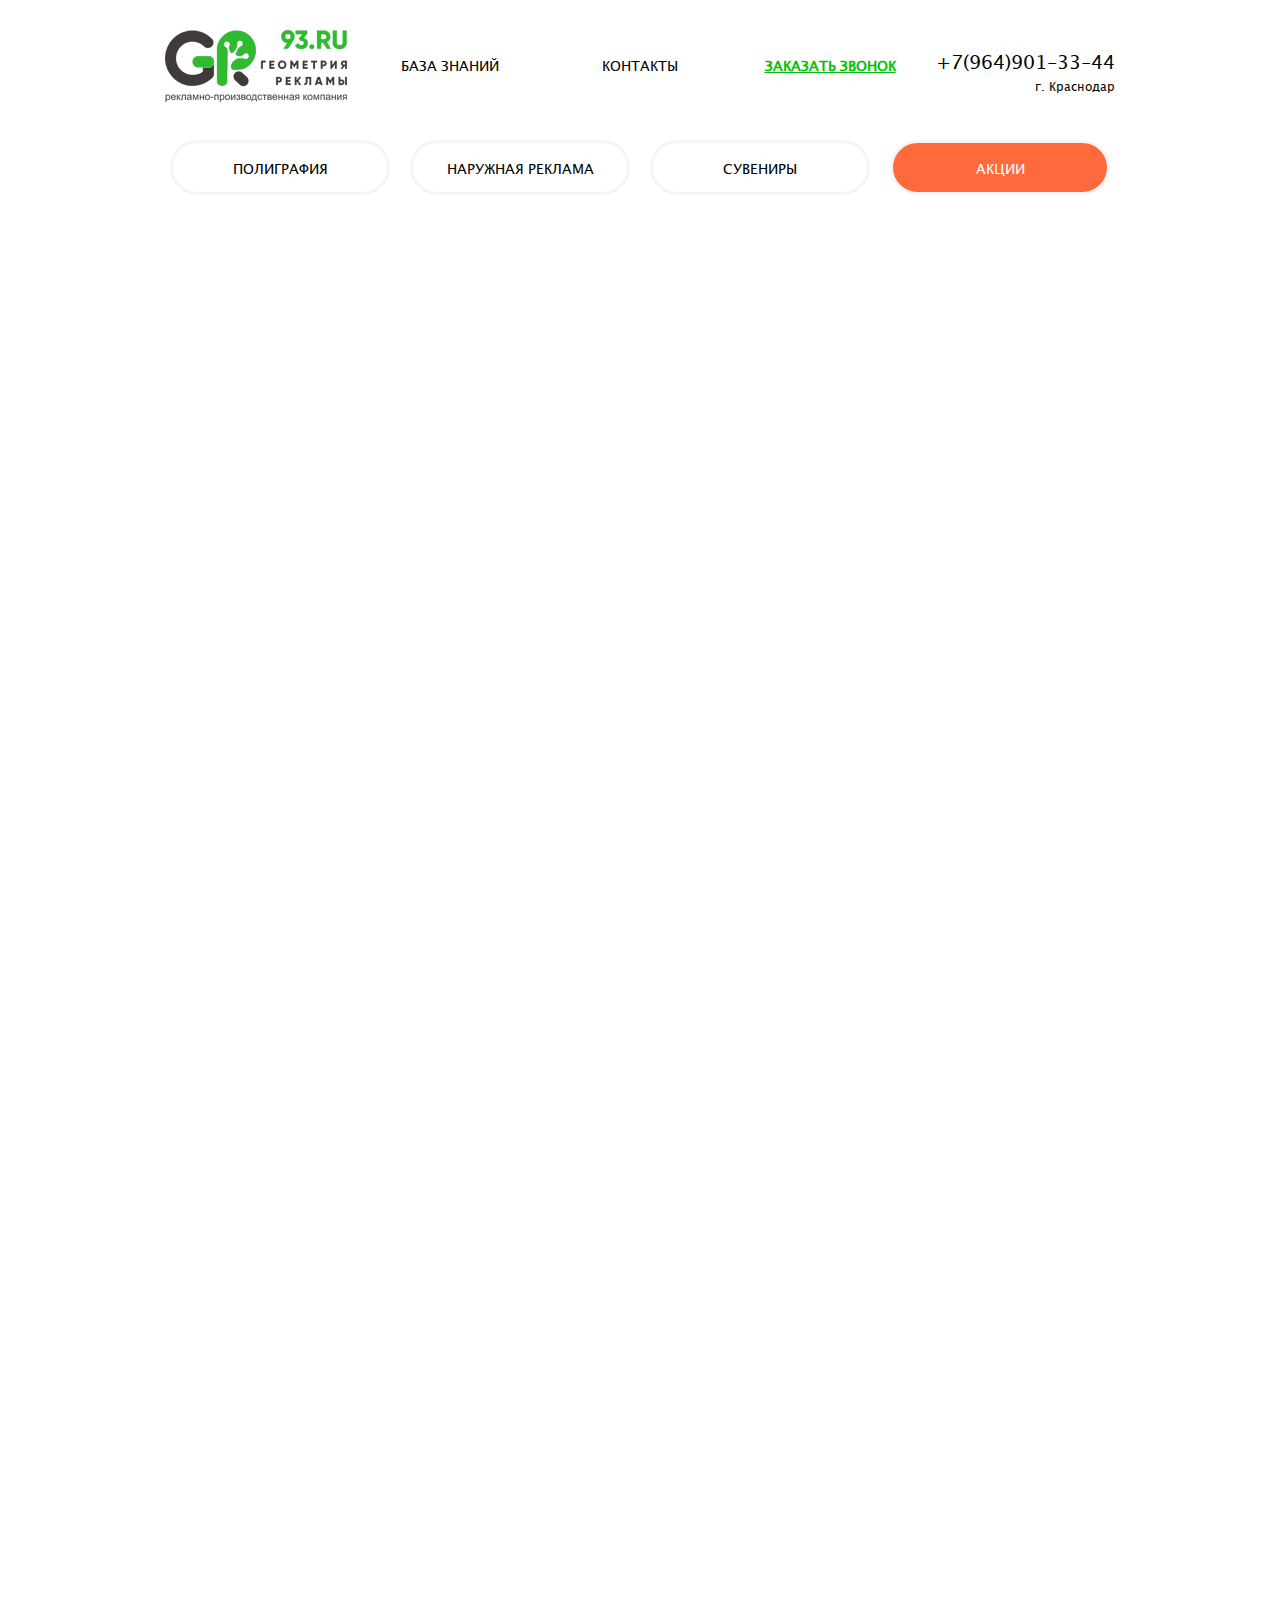
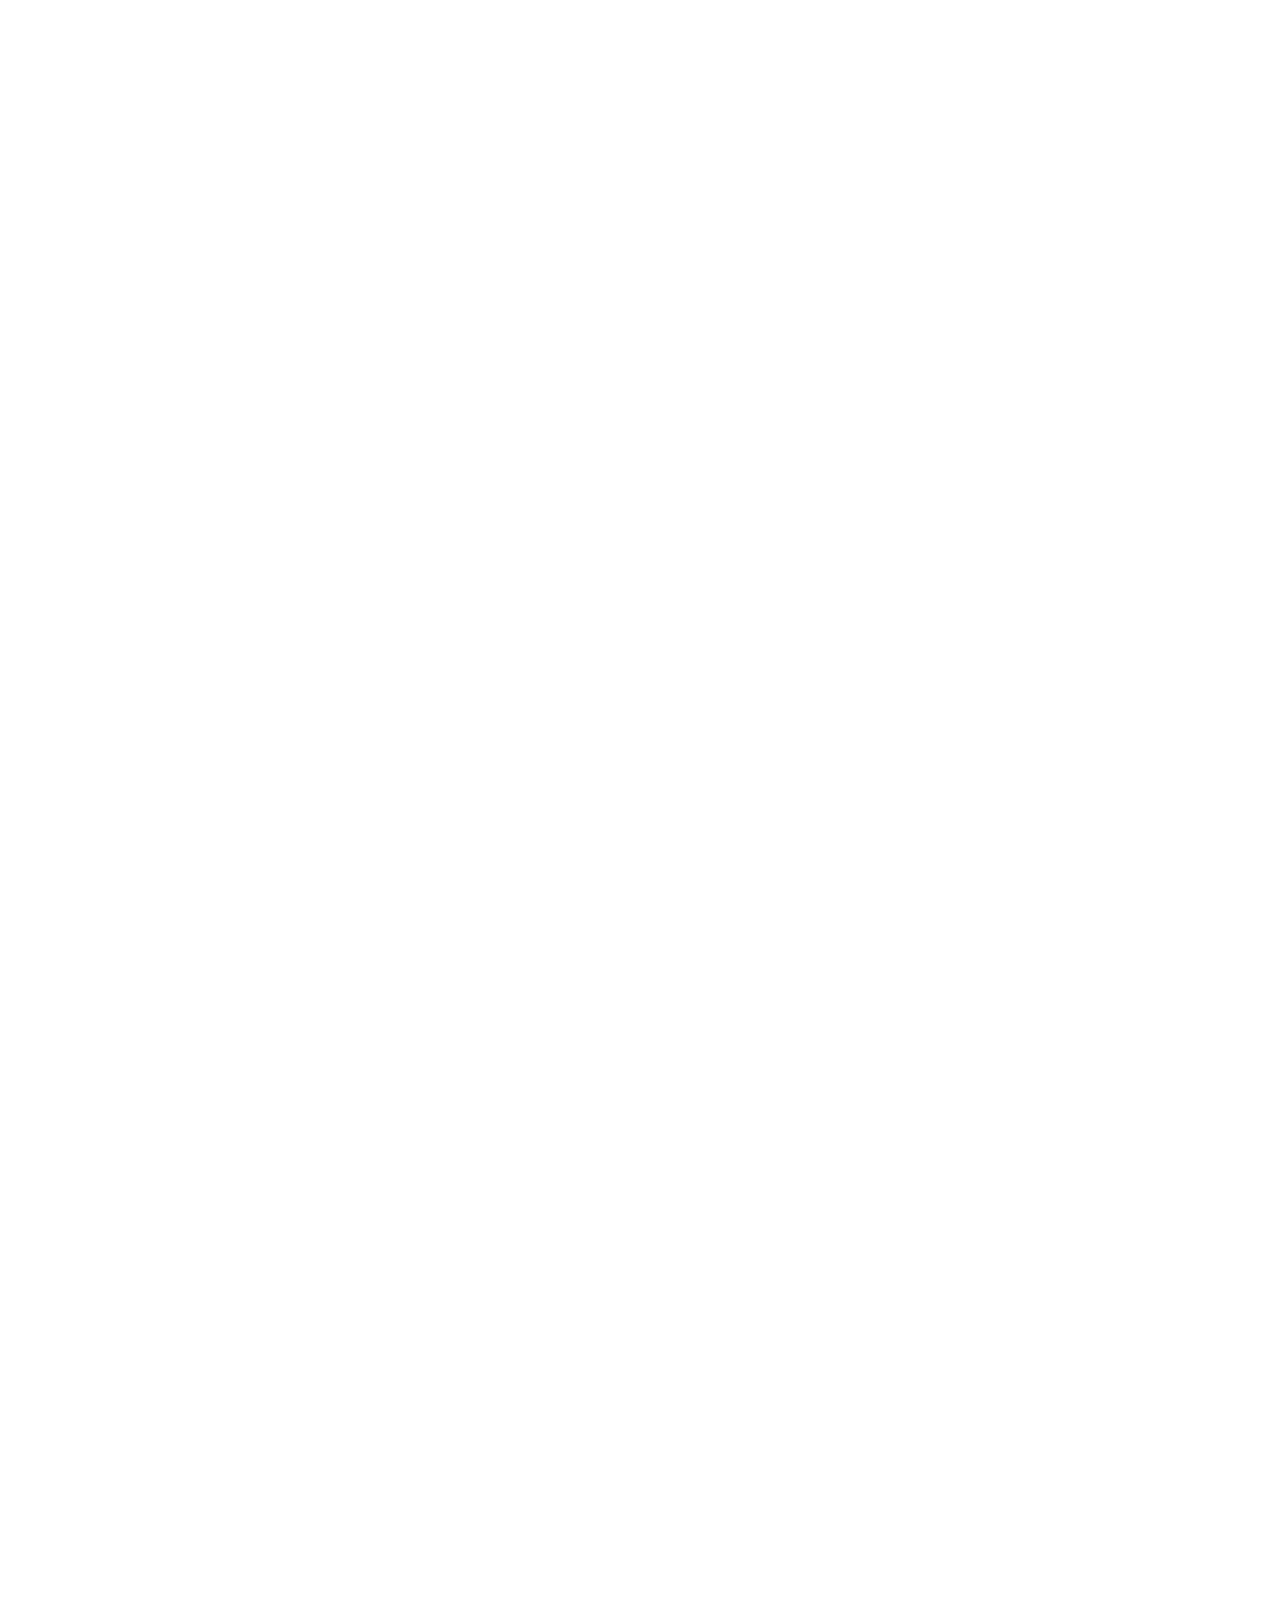
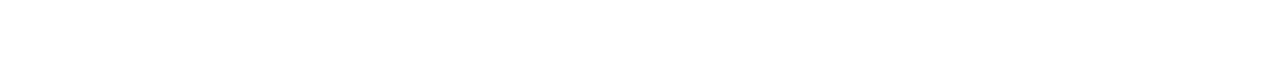
==== commit 6cfd9ae5: "1" ====
--- a/outdoor-advertising.html
+++ b/outdoor-advertising.html
@@ -9,6 +9,60 @@
     <title>Реклама Краснодар - лучшее | Рекламное агенство в Краснодаре "Геометрия"</title>
   </head>
   <body>
+    <header>
+      <div class="header-row-1">
+        <a href="index.html">
+          <div class="header-logo"></div>
+        </a>
+        <a href="#">
+          <div class="header-knowledge-base">
+            база знаний
+          </div>
+        </a>
+        <a href="#contacts">
+          <div class="header-contacts">
+            контакты
+          </div>
+        </a>
+        <a href="#request-call">
+          <div class="header-request-call">
+            заказать звонок
+          </div>
+        </a>
+        <a href="tel:+79649013344">
+          <div class="header-phone-and-city">
+            <div class="header-phone">
+              +7(964)901-33-44
+            </div>
+            <div class="header-city">
+              г. Краснодар
+            </div>
+          </div>
+        </a>
+      </div>
+      <div class="header-row-2">
+        <a href="polygraphy.html">
+          <div class="header-polygraphy">
+            полиграфия
+          </div>
+        </a>
+        <a href="outdoor-advertising.html">
+          <div class="header-outdoor-advertising">
+            наружная реклама
+          </div>
+        </a>
+        <a href="souvenirs.html">
+          <div class="header-souvenirs">
+            сувениры
+          </div>
+        </a>
+        <a href="#">
+          <div class="header-offers">
+            акции
+          </div>
+        </a>
+      </div>
+    </header>
     <section class="sign-boards">
       <div class="sign-boards-container">
         <div class="sign-boards-description">
--- a/assets/css/style.css
+++ b/assets/css/style.css
@@ -6,6 +6,10 @@
 a:hover  {
   color: #000;
   text-decoration: none;
+}
+
+header {
+  margin-bottom: 20px;
 }
 
 .header-row-1 {
@@ -2014,24 +2018,68 @@
    }
   }
 
-
-
-
-
-
-
-
-
-
-
-
-
-
-
-@media (min-width: 576px) { ... }
+/*  */
+
+.calculator,
+.guarantees,
+.review,
+.examples,
+.free,
+.operational-polygraphy,
+.business-cards,
+.plastic-cards,
+.offset-printing,
+.sign-boards,
+.branding-cars,
+.format-printing,
+.services-tablets,
+.souvenirs-promo,
+.souvenirs-business,
+.souvenirs-vip {
+  opacity: 0;
+}
+
+.move-right {
+  opacity: 1;
+  position: relative;
+  animation: move-right 1s ease-in-out ;
+}
+
+@keyframes move-right {
+  0% {
+    left: -2000px;
+  }
+  100% {
+    left: 0;
+  }
+}
+
+.move-left {
+  opacity: 1;
+  position: relative;
+  animation: move-left 1s ease-in-out ;
+}
+
+@keyframes move-left {
+  0% {
+    right: -2000px;;
+  }
+  100% {
+    right: 0;
+  }
+}
+
+
+
+
+
+
+
+
+/* @media (min-width: 576px) { ... }
 
 @media (min-width: 768px) { ... }
 
 @media (min-width: 992px) { ... }
 
-@media (min-width: 1200px) { ... }
+@media (min-width: 1200px) { ... } */
